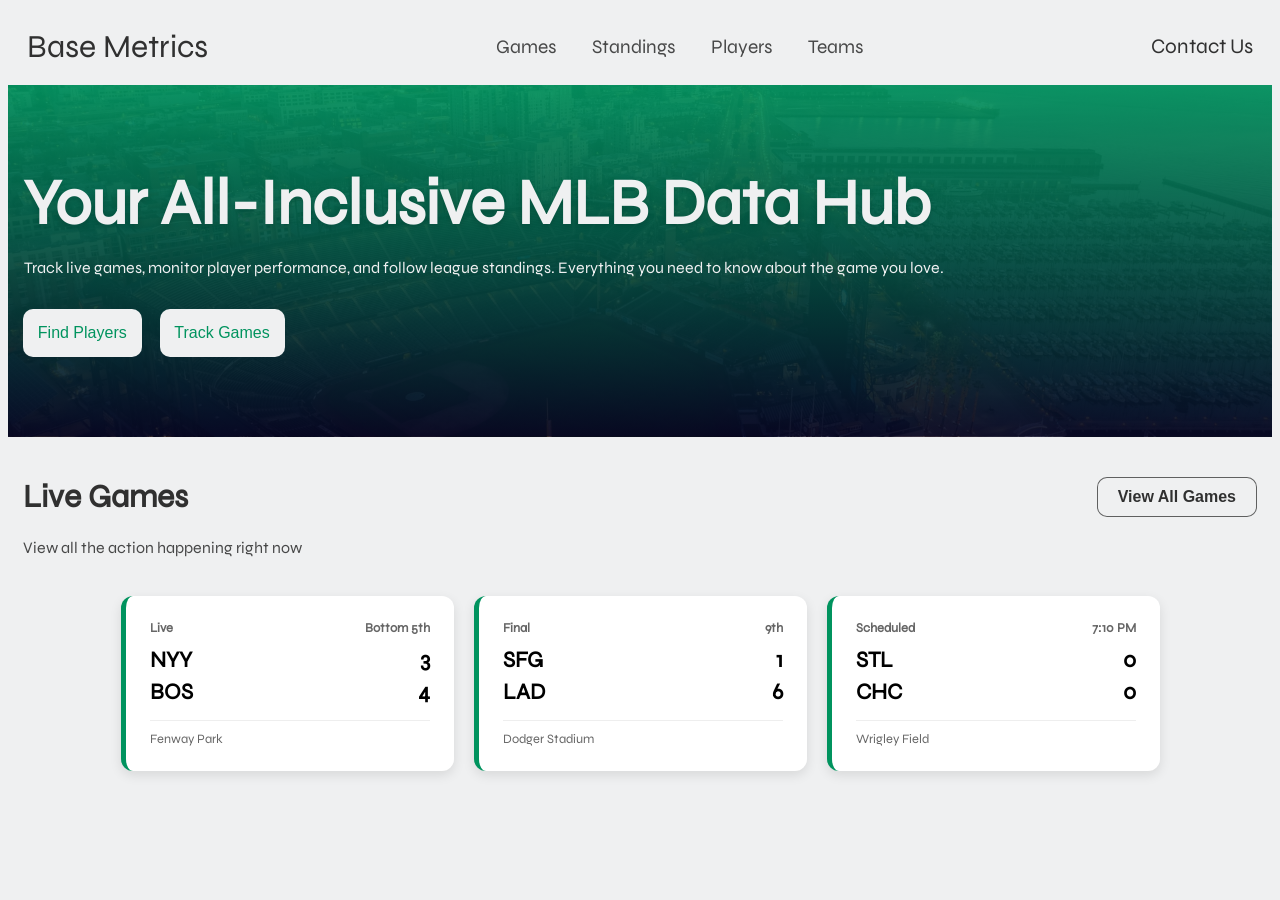
==== src/main/resources/html/index.html @ ef7bc5f2 "add pages" ====
<!DOCTYPE html>
<html lang="en">
<head>
    <meta charset="UTF-8" />
    <meta name="viewport" content="width=device-width, initial-scale=1" />
    <title>Base Metrics</title>
    <link rel="stylesheet" href="../static/styles.css" />
    <script type = "text/javascript" src="../static/script.js"></script>
    <script type="text/javascript">
        document.addEventListener('DOMContentLoaded', function()
        {
            allLiveGames();
        }, false);

    </script></head>
<body>
    <main>

        <div class="navbar">
            <a class="home-nav-page" href="index.html">Base Metrics</a>

            <div class="multi-nav-page">
                <a class="games-nav-page" href="games.html">Games</a>
                <a class="standings-nav-page" href="standings.html">Standings</a>
                <a class="players-nav-page" href="players.html">Players</a>
                <a class="teams-nav-page" href="teams.html">Teams</a>
            </div>

            <a class="contact-nav-page" href="contact.html">Contact Us</a>

        </div>

        <div class="welcome-container">

            <h1 id="welcome-title">Your All-Inclusive MLB Data Hub</h1>
            <p id="welcome-message">Track live games, monitor player performance, and follow league standings.  Everything you need to know about the game you love.</p>
            <button id="welcome-stats-button">Find Players</button>
            <button id="welcome-games-button">Track Games</button>

        </div>

        <div class="games-container">
            <div class="games-header">
                <h1 id="games-title">Live Games</h1>
                <button id="games-view-all-button">View All Games</button>
                <p id="games-message">View all the action happening right now</p>
            </div>

            <div class="games-all-cards"></div>
        </div>

    </main>
</body>
</html>
---- src/main/resources/static/styles.css ----
@font-face{
    font-family: 'Syne';
    src: url('./fonts/Syne-VariableFont_wght.ttf') format('truetype');
    font-weight: normal;
    font-style: normal;
    font-display: swap;
}

body {
    background: #eff0f1;
    font-family: 'Syne', sans-serif;
    box-sizing: border-box;
}

h1 {
    color: white;
    font-family: 'Syne', sans-serif;
}

.navbar{
    border-radius: .1rem;
    background: #eff0f1;
    display: flex;
    align-items: center;
}

.home-nav-page, .multi-nav-page{
    font-size: 2rem;
    color: rgba(0, 0, 0, 0.8);
    padding: 1.2rem;
    display: inline-block;
}

.home-nav-page {
    cursor: pointer;
    text-decoration: none;
}
.home-nav-page:hover {
    cursor: pointer;
    transform: scale(1.05);
    transition: ease .3s;
}

.multi-nav-page{
    display: flex;
    align-items: center;
    justify-content: center;
    flex-grow: 1;
    flex-wrap: wrap;
    gap: 20px;
    flex-direction: row;
}

.games-nav-page, .players-nav-page, .players-nav-page,
.standings-nav-page, .teams-nav-page{
    font-size: 1.2rem;
    color: rgba(0, 0, 0, 0.7);
    display: inline-block;
    align-items: center;
    justify-content: center;
    padding: .5rem;
    cursor: pointer;
    text-decoration: none;
}

.contact-nav-page {
    cursor: pointer;
    color: rgba(0, 0, 0, 0.8);
    font-size: 1.3rem;
    padding: 1.2rem;
    text-decoration: none;
}

.contact-nav-page:hover {
    transition: .3s ease;
    transform: scale(1.3);
}
.games-nav-page:hover, .players-nav-page:hover,
.standings-nav-page:hover, .teams-nav-page:hover{
    transition: .3s ease;
    transform: scale(1.3);
}

@media (max-width: 600px) {
    .navbar {
        flex-direction: column;
        padding: 1rem 0;
    }

    .multi-nav-page {
        width: 100%;
        justify-content: center;
        padding: 0;
        margin-top: 0.5rem;
    }

    .multi-nav-page {
        flex-direction: row;
    }
}

.welcome-container{
    position: relative;
    width: 100%;
    height: 30%;
    justify-content: center;
    align-content: center;
    flex-direction: column;
    overflow: hidden;
    display: inline-block;
    background-size: cover;
    background-position: center;
    background-image: linear-gradient(rgba(0, 147, 94, 0.92), rgba(7, 7, 35, 0.92)), url("./images/home.jpg");
}

.welcome-container img{
    height: 100%;
    width: 100%;
    top: 0;
    left: 0;
    display: block;
    opacity: 50%;
    z-index: 0;
    object-fit: cover;
}

#welcome-title{
    margin-top: 5rem;
    text-align: left;
    color: #eff0f1;
    margin-left: 15px;
    font-weight: bold;
    font-size: 4rem;
    text-shadow: 0 2px 6px rgba(0, 0, 0, 0.15);
    margin-bottom: 0;
}

#welcome-message {
    color: #eff0f1;
    font-size: 1rem;
    text-align: left;
    display: flex;
    padding: 1rem;
    margin-top: 0;
}


#welcome-games-button, #welcome-stats-button {
    border-radius: 10px;
    background-color: #eff0f1;
    color: rgb(0, 147, 94);
    padding: .8rem;
    display: inline-block;
    justify-content: center;
    margin-bottom: 5rem;
    margin-left: 15px;
    border: 2px solid transparent;
    font-size: 1rem;
    cursor: pointer;
}

#welcome-games-button:hover, #welcome-stats-button:hover {
    transition: .3s ease;
    transform: scale(1.05);
}

#welcome-games-button:hover, #welcome-stats-button:hover {
    border: 2px solid #eff0f1;
    background-color: rgba(0, 0, 0, 0.6);
    transition: .3s ease;
}
.games-container{
    padding: 15px;
}
.games-header{
    display: flex;
    flex-wrap: wrap;
    align-items: center;
    justify-content: space-between;
    margin-bottom: 1.5rem;
}

#games-view-all-button {
    border-radius: 10px;
    background-color: #eff0f1;
    color: rgba(0, 0, 0, 0.8);
    font-weight: bold;
    padding: 10px 20px;
    display: inline-block;
    cursor: pointer;
    justify-content: center;
    margin-left: 15px;
    border: 1px solid rgba(0, 0, 0, 0.6);
    font-size: 1rem;
}

#games-view-all-button:hover {
    border-radius: 10px;
    background-color: rgba(0, 147, 94, 0.3);
    border: 1px solid rgba(0, 0, 0, .7);
    font-size: 1rem;
    transform: scale(1.1);
    transition: ease .3s;
}

#games-title {
    color: rgba(0, 0, 0, 0.8);
}

#games-message {
    flex-basis: 100%;
    margin-top: 0;
    margin-bottom: 15px;
    color: rgba(0, 0, 0, 0.7);
}

.games-all-cards {
    display: flex;
    flex-wrap: wrap;
    justify-content: center;
    gap: 20px;
    width: 100%;
}

.game-card {
    background: #fff;
    border-radius: 12px;
    box-shadow: 0 4px 12px rgba(0,0,0,0.1);
    width: 280px;         /* Fixed width for a card look */
    padding: 1.5rem;
    border-left: 5px solid rgb(0, 147, 94); /* Team-neutral blue accent */
    transition: transform 0.2s;
}

.game-status {
    font-size: 0.8rem;
    font-weight: bold;
    color: rgba(0, 0, 0, 0.6);
    margin-bottom: 10px;
    text-transform: capitalize;
    justify-content: space-between;
    align-items: center;
    display: flex;
}


.team-row {
    display: flex;
    justify-content: space-between;
    align-items: center;
    font-size: 1.4rem;
    font-weight: 700;
    margin: 5px 0;
}


.game-venue {
    margin-top: 15px;
    font-size: 0.8rem;
    color: #666;
    border-top: 1px solid #eee;
    padding-top: 10px;
}

#contact-title {
    color: rgba(0, 0, 0, 0.8);
    font-size: 4rem;
    font-weight: bolder;
}

.contact-container {
    color: rgba(0, 0, 0, 0.8);
    padding: 1rem;
}

#contact-git, #contact-email{
    font-style: italic;
    text-decoration: none;
    font-size: 1.5rem;
    text-shadow: 0 1px 2px rgba(0, 0, 0, 0.1);
}

#contact-email-link, #contact-git-link {
    padding-left: 5px;
    display: inline-block;
    text-decoration: none;
    color: #00935e;
    font-style: normal;
    font-weight: bold;
}
#contact-email-link:hover, #contact-git-link:hover {
    transform: scale(1.1);
    transition: ease .3s;
    cursor: pointer;
}
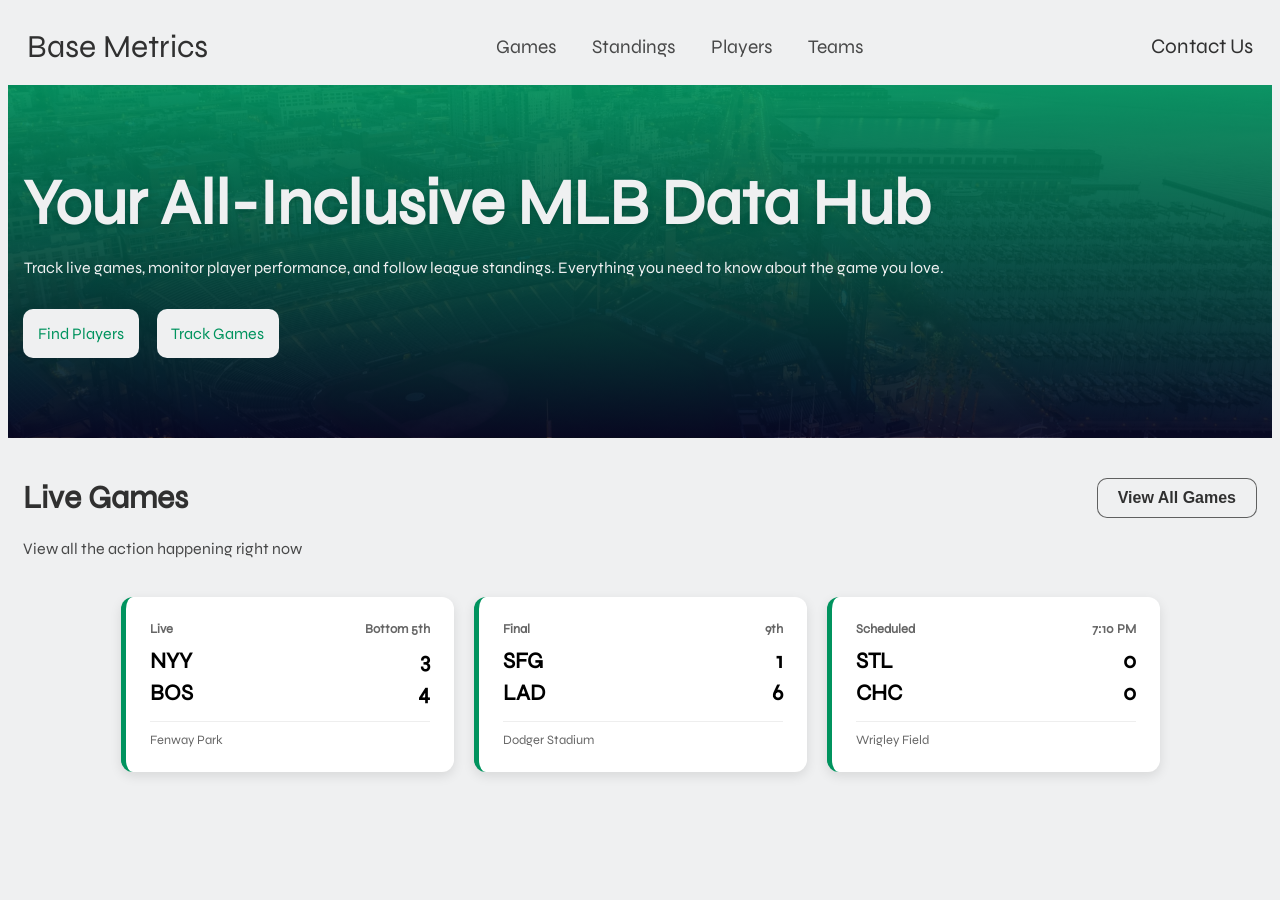
==== commit 0810f382: "add pages" ====
--- a/src/main/resources/html/index.html
+++ b/src/main/resources/html/index.html
@@ -34,8 +34,8 @@
 
             <h1 id="welcome-title">Your All-Inclusive MLB Data Hub</h1>
             <p id="welcome-message">Track live games, monitor player performance, and follow league standings.  Everything you need to know about the game you love.</p>
-            <button id="welcome-stats-button">Find Players</button>
-            <button id="welcome-games-button">Track Games</button>
+            <a id="welcome-stats-button" href="players.html">Find Players</a>
+            <a id="welcome-games-button" href="games.html">Track Games</a>
 
         </div>
 
--- a/src/main/resources/static/styles.css
+++ b/src/main/resources/static/styles.css
@@ -157,6 +157,7 @@
     border: 2px solid transparent;
     font-size: 1rem;
     cursor: pointer;
+    text-decoration: none;
 }
 
 #welcome-games-button:hover, #welcome-stats-button:hover {
